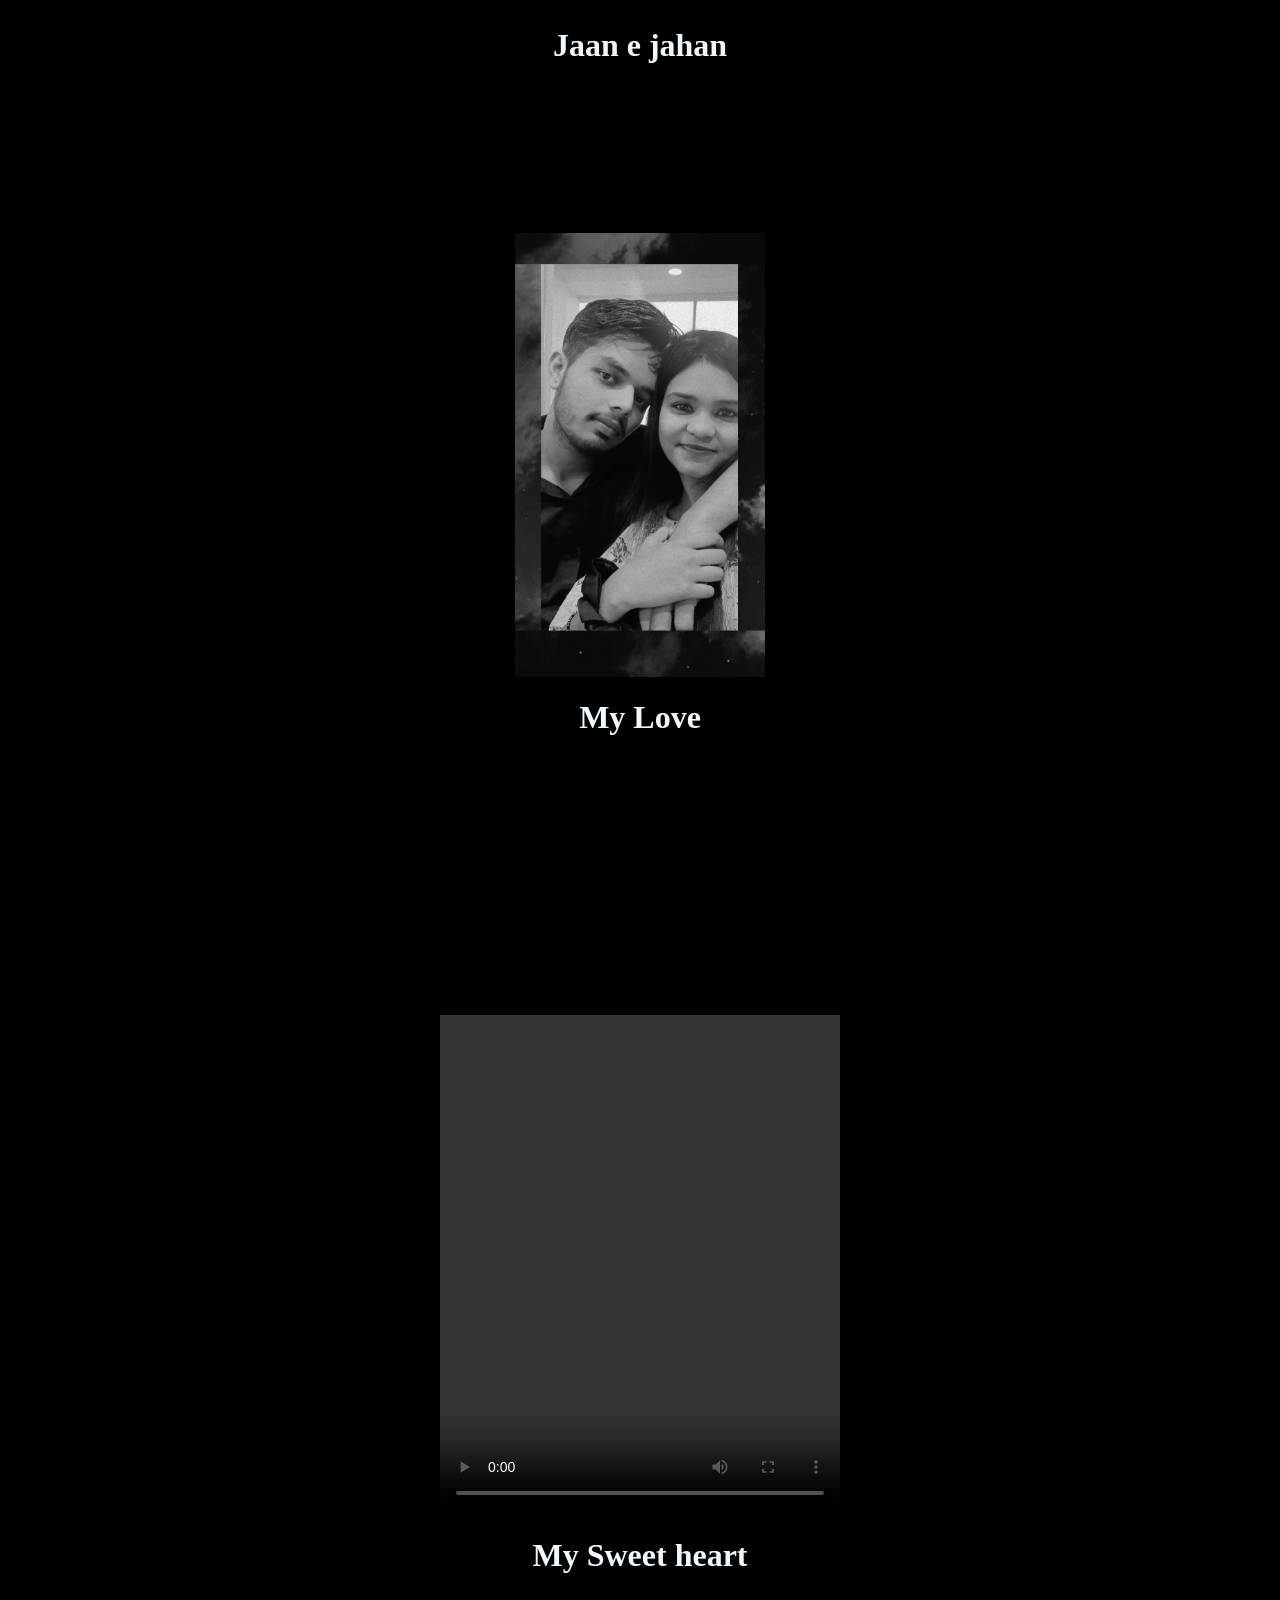
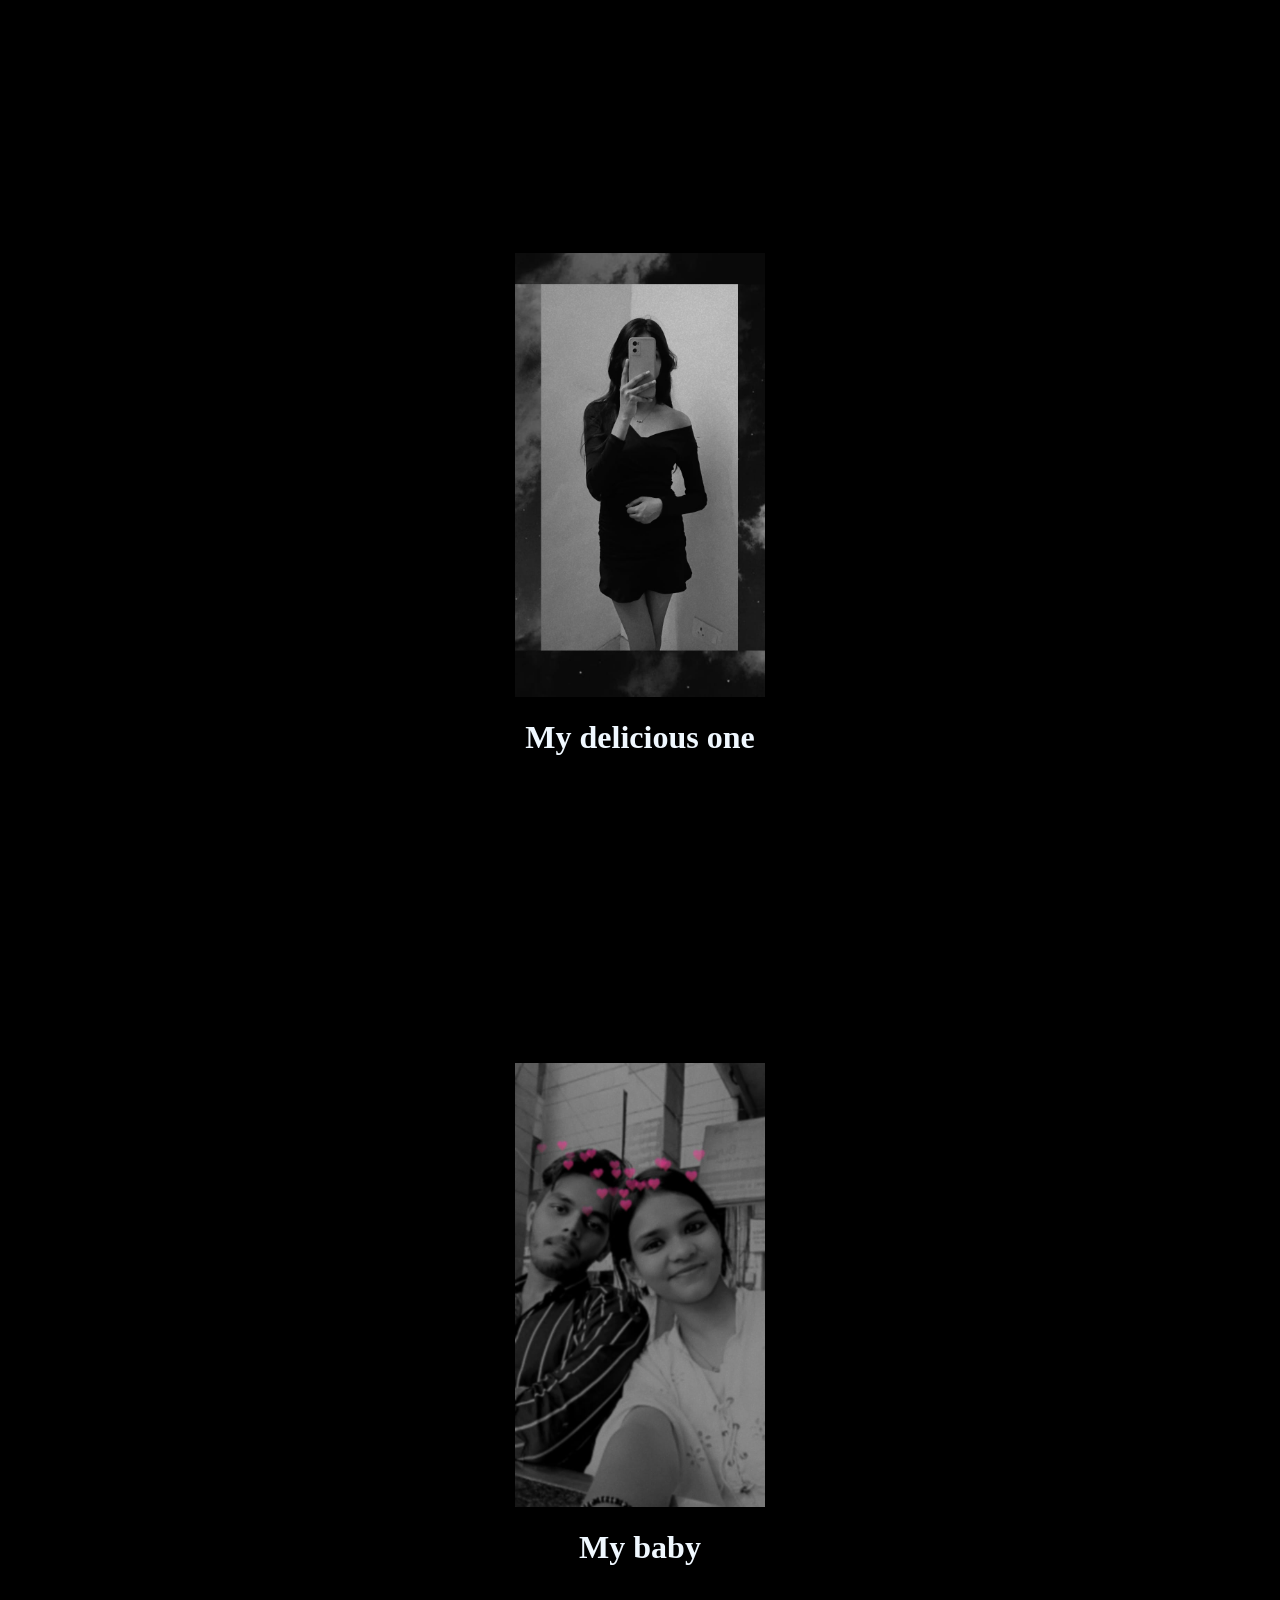
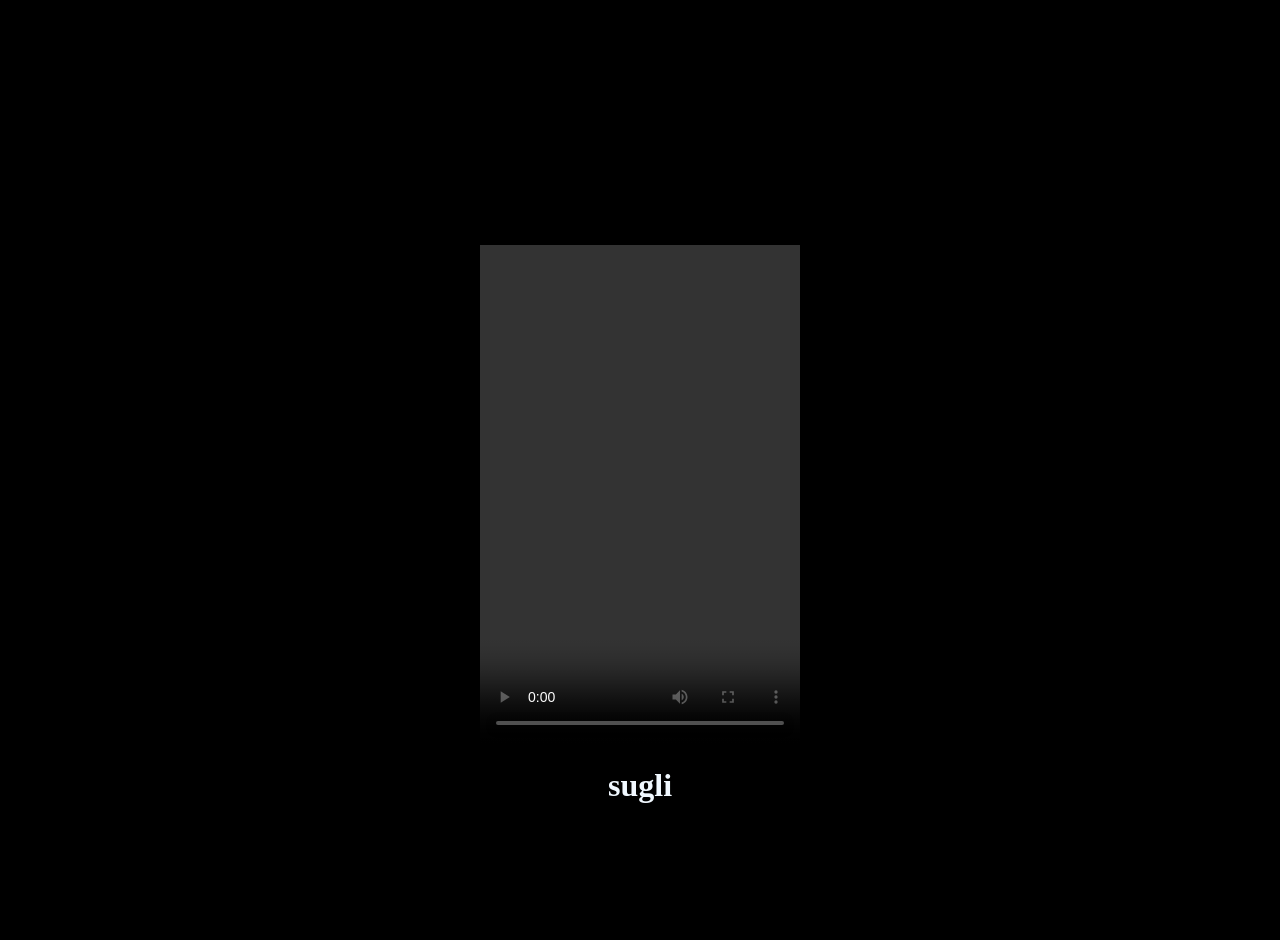
==== index.html @ a18dcf85 "Add files via upload fone" ====
<!DOCTYPE html>
<html lang="en">
<head>
    <meta charset="UTF-8">
    <meta name="viewport" content="width=device-width, initial-scale=1.0">
    <title>Document</title>
    <link rel="stylesheet" href="style.css">
</head>
<body>
   <div>
    <h1>Jaan e jahan</h1>
   </div>

   <div class="a">
    <img src="./WhatsApp Image 2024-03-23 at 14.25.56.jpeg" width="250vw" alt="">
    <h1>My Love</h1>
   </div>
   <div class="a">
    <video width="400" height="500" controls>
        <source src="./WhatsApp Video 2024-03-26 at 19.24.16.mp4" type="video/mp4">
      </video>
      <h1>My Sweet heart</h1>
   </div>
   <div class="a">
    <img src="./WhatsApp Image 2024-03-18 at 18.13.43.jpeg" width="250vw" alt="">
    <h1>My delicious one</h1>
   </div>
   <div class="a">
    <img src="./WhatsApp Image 2024-03-23 at 14.26.03.jpeg" width="250vw" alt="">
    <h1>My baby</h1>
   </div>
   <div class="a">
    <video width="320" height="500" controls>
        <source src="./WhatsApp Video 2024-05-21 at 13.52.31.mp4" type="video/mp4">
      </video>
<h1>sugli</h1>
   </div>
</body>
</html>
---- style.css ----
body{
   background-color: black;
   margin: 0;
   padding: 0;
}
div{
    height: 10vh;
    background-color:transparent;
color: aliceblue;
    display: flex;
    justify-content: center;
    align-items: center;
}

.a{

    height: 90vh;
    display: flex;
    flex-direction: column;
}
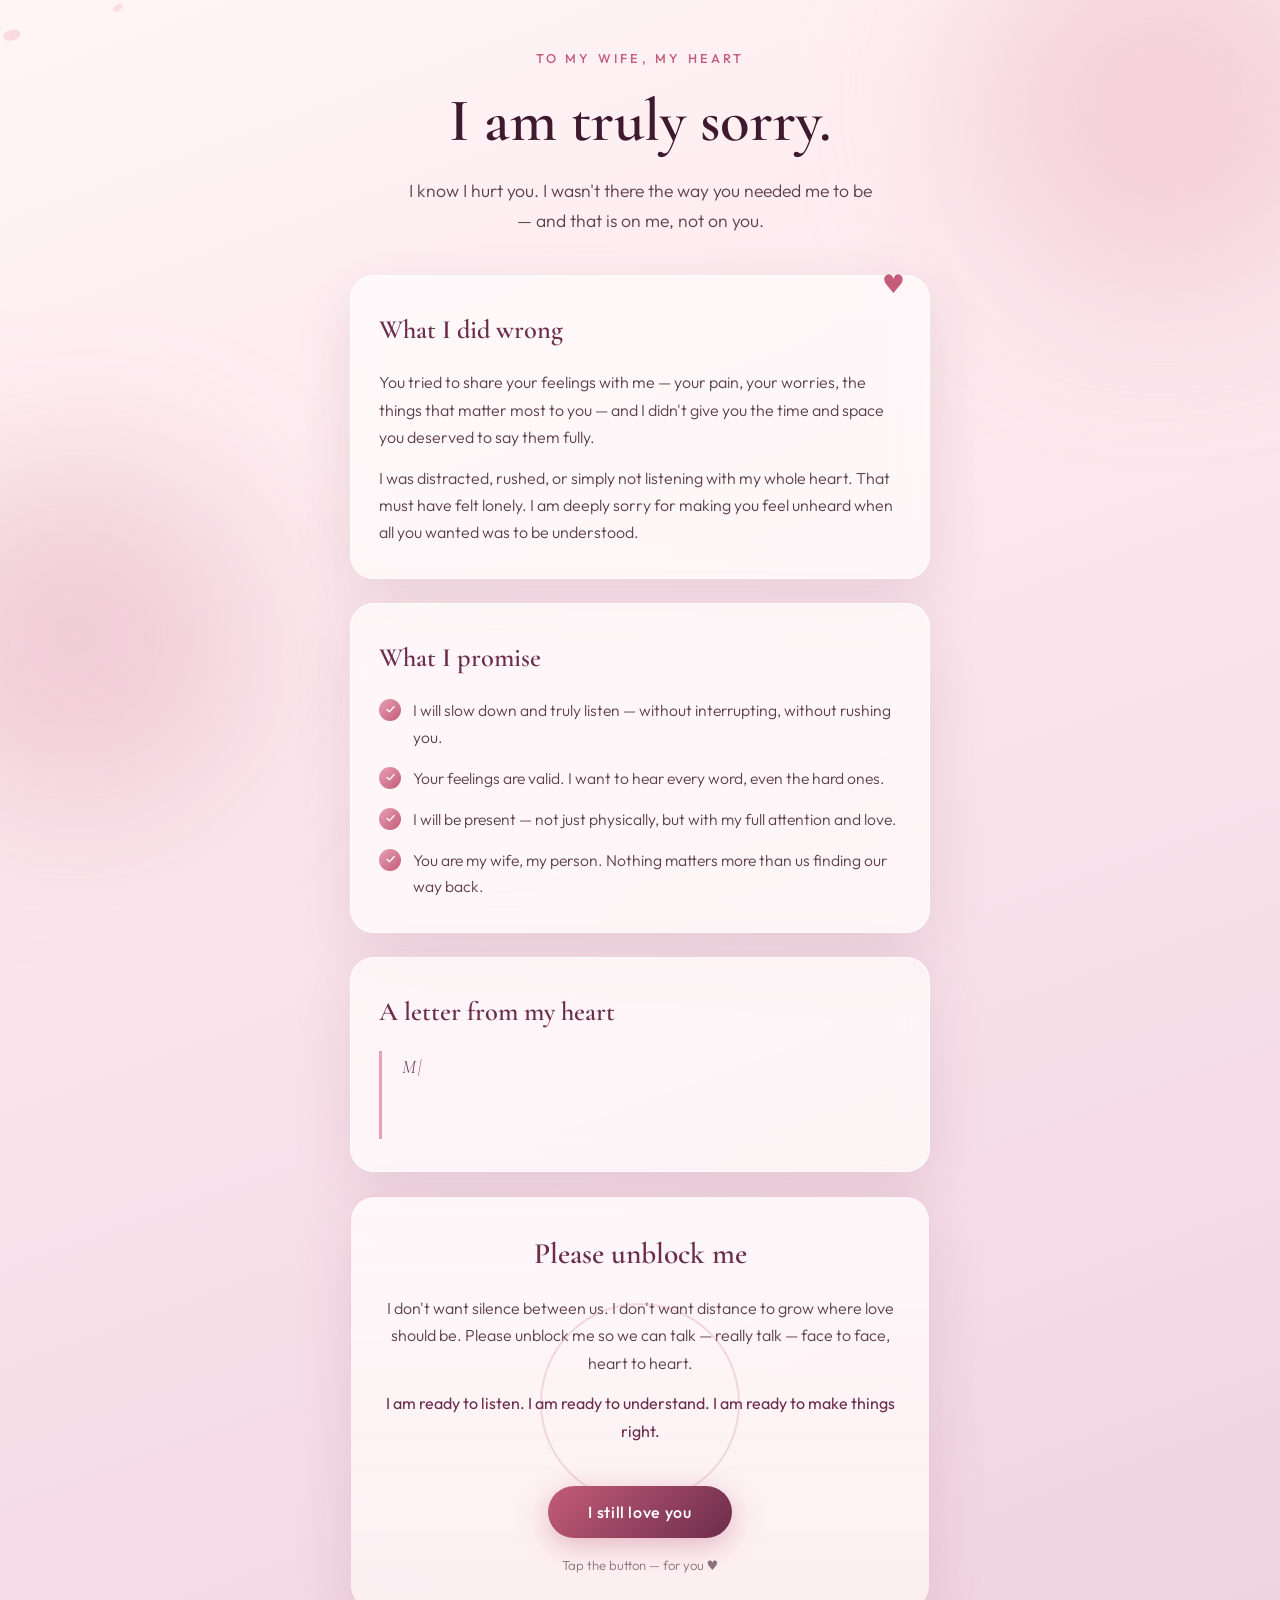
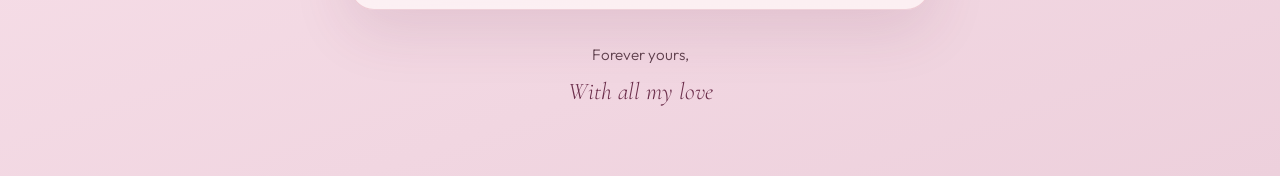
==== commit 6b496701: "res" ====
--- a/index.html
+++ b/index.html
@@ -1,40 +1,96 @@
-
-<!DOCTYPE html>
-<html lang="en">
-<head>
-    <meta charset="UTF-8">
-    <meta name="viewport" content="width=device-width, initial-scale=1.0">
-    <title>Document</title>
-    <link rel="stylesheet" href="style.css">
-</head>
-<body>
-   <div>
-    <h1>Jaan e jahan</h1>
-   </div>
-
-   <div class="a">
-    <img src="./WhatsApp Image 2024-03-23 at 14.25.56.jpeg" width="250vw" alt="">
-    <h1>My Love</h1>
-   </div>
-   <div class="a">
-    <video width="400" height="500" controls>
-        <source src="./WhatsApp Video 2024-03-26 at 19.24.16.mp4" type="video/mp4">
-      </video>
-      <h1>My Sweet heart</h1>
-   </div>
-   <div class="a">
-    <img src="./WhatsApp Image 2024-03-18 at 18.13.43.jpeg" width="250vw" alt="">
-    <h1>My delicious one</h1>
-   </div>
-   <div class="a">
-    <img src="./WhatsApp Image 2024-03-23 at 14.26.03.jpeg" width="250vw" alt="">
-    <h1>My baby</h1>
-   </div>
-   <div class="a">
-    <video width="320" height="500" controls>
-        <source src="./WhatsApp Video 2024-05-21 at 13.52.31.mp4" type="video/mp4">
-      </video>
-<h1>sugli</h1>
-   </div>
-</body>
-</html>+<!DOCTYPE html>
+<html lang="en">
+<head>
+  <meta charset="UTF-8" />
+  <meta name="viewport" content="width=device-width, initial-scale=1.0" />
+  <title>For You, My Love</title>
+  <link rel="preconnect" href="https://fonts.googleapis.com" />
+  <link rel="preconnect" href="https://fonts.gstatic.com" crossorigin />
+  <link href="https://fonts.googleapis.com/css2?family=Cormorant+Garamond:ital,wght@0,400;0,600;1,400&family=Outfit:wght@300;400;500&display=swap" rel="stylesheet" />
+  <link rel="stylesheet" href="style.css" />
+</head>
+<body>
+  <canvas id="petals" aria-hidden="true"></canvas>
+  <div class="glow glow-1" aria-hidden="true"></div>
+  <div class="glow glow-2" aria-hidden="true"></div>
+
+  <main class="page">
+    <header class="hero">
+      <p class="eyebrow">To my wife, my heart</p>
+      <h1>I am truly sorry.</h1>
+      <p class="lead">
+        I know I hurt you. I wasn't there the way you needed me to be —
+        and that is on me, not on you.
+      </p>
+    </header>
+
+    <section class="card apology-card">
+      <div class="card-icon" aria-hidden="true">♥</div>
+      <h2>What I did wrong</h2>
+      <p>
+        You tried to share your feelings with me — your pain, your worries,
+        the things that matter most to you — and I didn't give you the time
+        and space you deserved to say them fully.
+      </p>
+      <p>
+        I was distracted, rushed, or simply not listening with my whole heart.
+        That must have felt lonely. I am deeply sorry for making you feel
+        unheard when all you wanted was to be understood.
+      </p>
+    </section>
+
+    <section class="card promise-card">
+      <h2>What I promise</h2>
+      <ul class="promises">
+        <li>
+          <span class="check">✓</span>
+          I will slow down and truly listen — without interrupting, without rushing you.
+        </li>
+        <li>
+          <span class="check">✓</span>
+          Your feelings are valid. I want to hear every word, even the hard ones.
+        </li>
+        <li>
+          <span class="check">✓</span>
+          I will be present — not just physically, but with my full attention and love.
+        </li>
+        <li>
+          <span class="check">✓</span>
+          You are my wife, my person. Nothing matters more than us finding our way back.
+        </li>
+      </ul>
+    </section>
+
+    <section class="card letter-card">
+      <h2>A letter from my heart</h2>
+      <blockquote id="typewriter"></blockquote>
+    </section>
+
+    <section class="card unblock-card">
+      <div class="pulse-ring" aria-hidden="true"></div>
+      <h2>Please unblock me</h2>
+      <p>
+        I don't want silence between us. I don't want distance to grow where love should be.
+        Please unblock me so we can talk — really talk — face to face, heart to heart.
+      </p>
+      <p class="unblock-sub">
+        I am ready to listen. I am ready to understand. I am ready to make things right.
+      </p>
+      <button type="button" class="btn-heart" id="heartBtn" aria-label="Send love">
+        <span class="btn-text">I still love you</span>
+        <span class="btn-hearts" aria-hidden="true"></span>
+      </button>
+      <p class="tap-hint" id="tapHint">Tap the button — for you ♥</p>
+    </section>
+
+    <footer class="footer">
+      <p>Forever yours,</p>
+      <p class="signature">With all my love</p>
+    </footer>
+  </main>
+
+  <div class="toast" id="toast" role="status" aria-live="polite"></div>
+
+  <script src="script.js"></script>
+</body>
+</html>
--- a/style.css
+++ b/style.css
@@ -1,20 +1,380 @@
-body{
-   background-color: black;
-   margin: 0;
-   padding: 0;
-}
-div{
-    height: 10vh;
-    background-color:transparent;
-color: aliceblue;
-    display: flex;
-    justify-content: center;
-    align-items: center;
-}
-
-.a{
-
-    height: 90vh;
-    display: flex;
-    flex-direction: column;
-}
+*,
+*::before,
+*::after {
+  box-sizing: border-box;
+  margin: 0;
+  padding: 0;
+}
+
+:root {
+  --rose: #e8a0b4;
+  --rose-deep: #c45c7a;
+  --blush: #fdf2f4;
+  --wine: #6b2d4a;
+  --wine-dark: #3d1a2e;
+  --gold: #d4a574;
+  --text: #2a1520;
+  --text-soft: #5c3d4a;
+  --card-bg: rgba(255, 252, 253, 0.72);
+  --shadow: 0 20px 60px rgba(107, 45, 74, 0.12);
+  --radius: 24px;
+}
+
+html {
+  scroll-behavior: smooth;
+}
+
+body {
+  font-family: "Outfit", system-ui, sans-serif;
+  font-weight: 300;
+  color: var(--text);
+  background: linear-gradient(160deg, #fff5f7 0%, #fce8ee 35%, #f5dce6 70%, #edd0dc 100%);
+  min-height: 100vh;
+  overflow-x: hidden;
+  line-height: 1.7;
+}
+
+#petals {
+  position: fixed;
+  inset: 0;
+  width: 100%;
+  height: 100%;
+  pointer-events: none;
+  z-index: 0;
+}
+
+.glow {
+  position: fixed;
+  border-radius: 50%;
+  filter: blur(80px);
+  pointer-events: none;
+  z-index: 0;
+}
+
+.glow-1 {
+  width: 400px;
+  height: 400px;
+  background: rgba(232, 160, 180, 0.35);
+  top: -100px;
+  right: -80px;
+  animation: drift 12s ease-in-out infinite alternate;
+}
+
+.glow-2 {
+  width: 350px;
+  height: 350px;
+  background: rgba(196, 92, 122, 0.2);
+  bottom: 10%;
+  left: -100px;
+  animation: drift 15s ease-in-out infinite alternate-reverse;
+}
+
+@keyframes drift {
+  from { transform: translate(0, 0) scale(1); }
+  to   { transform: translate(30px, 20px) scale(1.08); }
+}
+
+.page {
+  position: relative;
+  z-index: 1;
+  max-width: 620px;
+  margin: 0 auto;
+  padding: 3rem 1.25rem 4rem;
+}
+
+/* Hero */
+.hero {
+  text-align: center;
+  margin-bottom: 2.5rem;
+  animation: fadeUp 1s ease both;
+}
+
+.eyebrow {
+  font-size: 0.8rem;
+  letter-spacing: 0.25em;
+  text-transform: uppercase;
+  color: var(--rose-deep);
+  margin-bottom: 1rem;
+  font-weight: 500;
+}
+
+.hero h1 {
+  font-family: "Cormorant Garamond", Georgia, serif;
+  font-size: clamp(2.6rem, 8vw, 3.8rem);
+  font-weight: 600;
+  color: var(--wine-dark);
+  line-height: 1.15;
+  margin-bottom: 1.25rem;
+}
+
+.lead {
+  font-size: 1.1rem;
+  color: var(--text-soft);
+  max-width: 480px;
+  margin: 0 auto;
+}
+
+/* Cards */
+.card {
+  background: var(--card-bg);
+  backdrop-filter: blur(16px);
+  -webkit-backdrop-filter: blur(16px);
+  border: 1px solid rgba(255, 255, 255, 0.8);
+  border-radius: var(--radius);
+  padding: 2rem 1.75rem;
+  margin-bottom: 1.5rem;
+  box-shadow: var(--shadow);
+  opacity: 0;
+  transform: translateY(28px);
+  transition: opacity 0.7s ease, transform 0.7s ease;
+}
+
+.card.visible {
+  opacity: 1;
+  transform: translateY(0);
+}
+
+.card h2 {
+  font-family: "Cormorant Garamond", Georgia, serif;
+  font-size: 1.65rem;
+  font-weight: 600;
+  color: var(--wine);
+  margin-bottom: 1rem;
+}
+
+.card p {
+  color: var(--text-soft);
+  margin-bottom: 0.85rem;
+}
+
+.card p:last-child {
+  margin-bottom: 0;
+}
+
+.apology-card {
+  position: relative;
+}
+
+.card-icon {
+  position: absolute;
+  top: -14px;
+  right: 1.5rem;
+  font-size: 1.6rem;
+  color: var(--rose-deep);
+  animation: heartbeat 2s ease-in-out infinite;
+}
+
+@keyframes heartbeat {
+  0%, 100% { transform: scale(1); }
+  15%       { transform: scale(1.15); }
+  30%       { transform: scale(1); }
+  45%       { transform: scale(1.1); }
+}
+
+/* Promises */
+.promises {
+  list-style: none;
+}
+
+.promises li {
+  display: flex;
+  gap: 0.75rem;
+  align-items: flex-start;
+  margin-bottom: 0.9rem;
+  color: var(--text-soft);
+  font-size: 0.98rem;
+}
+
+.promises li:last-child {
+  margin-bottom: 0;
+}
+
+.check {
+  flex-shrink: 0;
+  width: 22px;
+  height: 22px;
+  background: linear-gradient(135deg, var(--rose), var(--rose-deep));
+  color: white;
+  border-radius: 50%;
+  display: flex;
+  align-items: center;
+  justify-content: center;
+  font-size: 0.7rem;
+  font-weight: 600;
+  margin-top: 2px;
+}
+
+/* Letter */
+.letter-card blockquote {
+  font-family: "Cormorant Garamond", Georgia, serif;
+  font-size: 1.2rem;
+  font-style: italic;
+  color: var(--wine);
+  border-left: 3px solid var(--rose);
+  padding-left: 1.25rem;
+  min-height: 5.5rem;
+}
+
+.letter-card blockquote::after {
+  content: "|";
+  animation: blink 0.8s step-end infinite;
+  color: var(--rose-deep);
+  margin-left: 2px;
+}
+
+.letter-card.done blockquote::after {
+  display: none;
+}
+
+@keyframes blink {
+  50% { opacity: 0; }
+}
+
+/* Unblock section */
+.unblock-card {
+  text-align: center;
+  position: relative;
+  overflow: hidden;
+  border: 1px solid rgba(196, 92, 122, 0.25);
+  background: linear-gradient(180deg, rgba(255, 252, 253, 0.85) 0%, rgba(253, 242, 244, 0.9) 100%);
+}
+
+.pulse-ring {
+  position: absolute;
+  top: 50%;
+  left: 50%;
+  width: 200px;
+  height: 200px;
+  border: 2px solid rgba(196, 92, 122, 0.2);
+  border-radius: 50%;
+  transform: translate(-50%, -50%);
+  animation: pulse 3s ease-out infinite;
+  pointer-events: none;
+}
+
+@keyframes pulse {
+  0%   { transform: translate(-50%, -50%) scale(0.6); opacity: 0.8; }
+  100% { transform: translate(-50%, -50%) scale(2.2); opacity: 0; }
+}
+
+.unblock-card h2 {
+  font-size: 1.85rem;
+  margin-bottom: 1rem;
+}
+
+.unblock-sub {
+  font-weight: 400;
+  color: var(--wine) !important;
+  margin-top: 0.5rem !important;
+}
+
+.btn-heart {
+  position: relative;
+  margin-top: 1.75rem;
+  padding: 1rem 2.5rem;
+  font-family: "Outfit", sans-serif;
+  font-size: 1rem;
+  font-weight: 500;
+  letter-spacing: 0.04em;
+  color: white;
+  background: linear-gradient(135deg, var(--rose-deep) 0%, var(--wine) 100%);
+  border: none;
+  border-radius: 50px;
+  cursor: pointer;
+  overflow: hidden;
+  box-shadow: 0 8px 30px rgba(196, 92, 122, 0.4);
+  transition: transform 0.25s ease, box-shadow 0.25s ease;
+}
+
+.btn-heart:hover {
+  transform: translateY(-2px) scale(1.03);
+  box-shadow: 0 12px 40px rgba(196, 92, 122, 0.5);
+}
+
+.btn-heart:active {
+  transform: scale(0.97);
+}
+
+.btn-hearts {
+  position: absolute;
+  inset: 0;
+  pointer-events: none;
+}
+
+.floating-heart {
+  position: absolute;
+  font-size: 1.2rem;
+  color: var(--rose);
+  animation: floatUp 1.4s ease-out forwards;
+  pointer-events: none;
+}
+
+@keyframes floatUp {
+  0%   { opacity: 1; transform: translateY(0) scale(1); }
+  100% { opacity: 0; transform: translateY(-80px) scale(1.4); }
+}
+
+.tap-hint {
+  margin-top: 1rem !important;
+  font-size: 0.82rem;
+  color: var(--rose-deep);
+  opacity: 0.7;
+}
+
+/* Footer */
+.footer {
+  text-align: center;
+  margin-top: 2rem;
+  animation: fadeUp 1s 0.5s ease both;
+}
+
+.footer p {
+  color: var(--text-soft);
+  font-size: 0.95rem;
+}
+
+.signature {
+  font-family: "Cormorant Garamond", Georgia, serif;
+  font-size: 1.5rem !important;
+  font-style: italic;
+  color: var(--wine) !important;
+  margin-top: 0.25rem;
+}
+
+/* Toast */
+.toast {
+  position: fixed;
+  bottom: 2rem;
+  left: 50%;
+  transform: translateX(-50%) translateY(80px);
+  background: var(--wine-dark);
+  color: white;
+  padding: 0.85rem 1.5rem;
+  border-radius: 50px;
+  font-size: 0.9rem;
+  opacity: 0;
+  transition: transform 0.4s ease, opacity 0.4s ease;
+  z-index: 100;
+  pointer-events: none;
+  white-space: nowrap;
+}
+
+.toast.show {
+  transform: translateX(-50%) translateY(0);
+  opacity: 1;
+}
+
+@keyframes fadeUp {
+  from { opacity: 0; transform: translateY(20px); }
+  to   { opacity: 1; transform: translateY(0); }
+}
+
+@media (max-width: 480px) {
+  .page {
+    padding: 2rem 1rem 3rem;
+  }
+
+  .card {
+    padding: 1.5rem 1.25rem;
+  }
+}
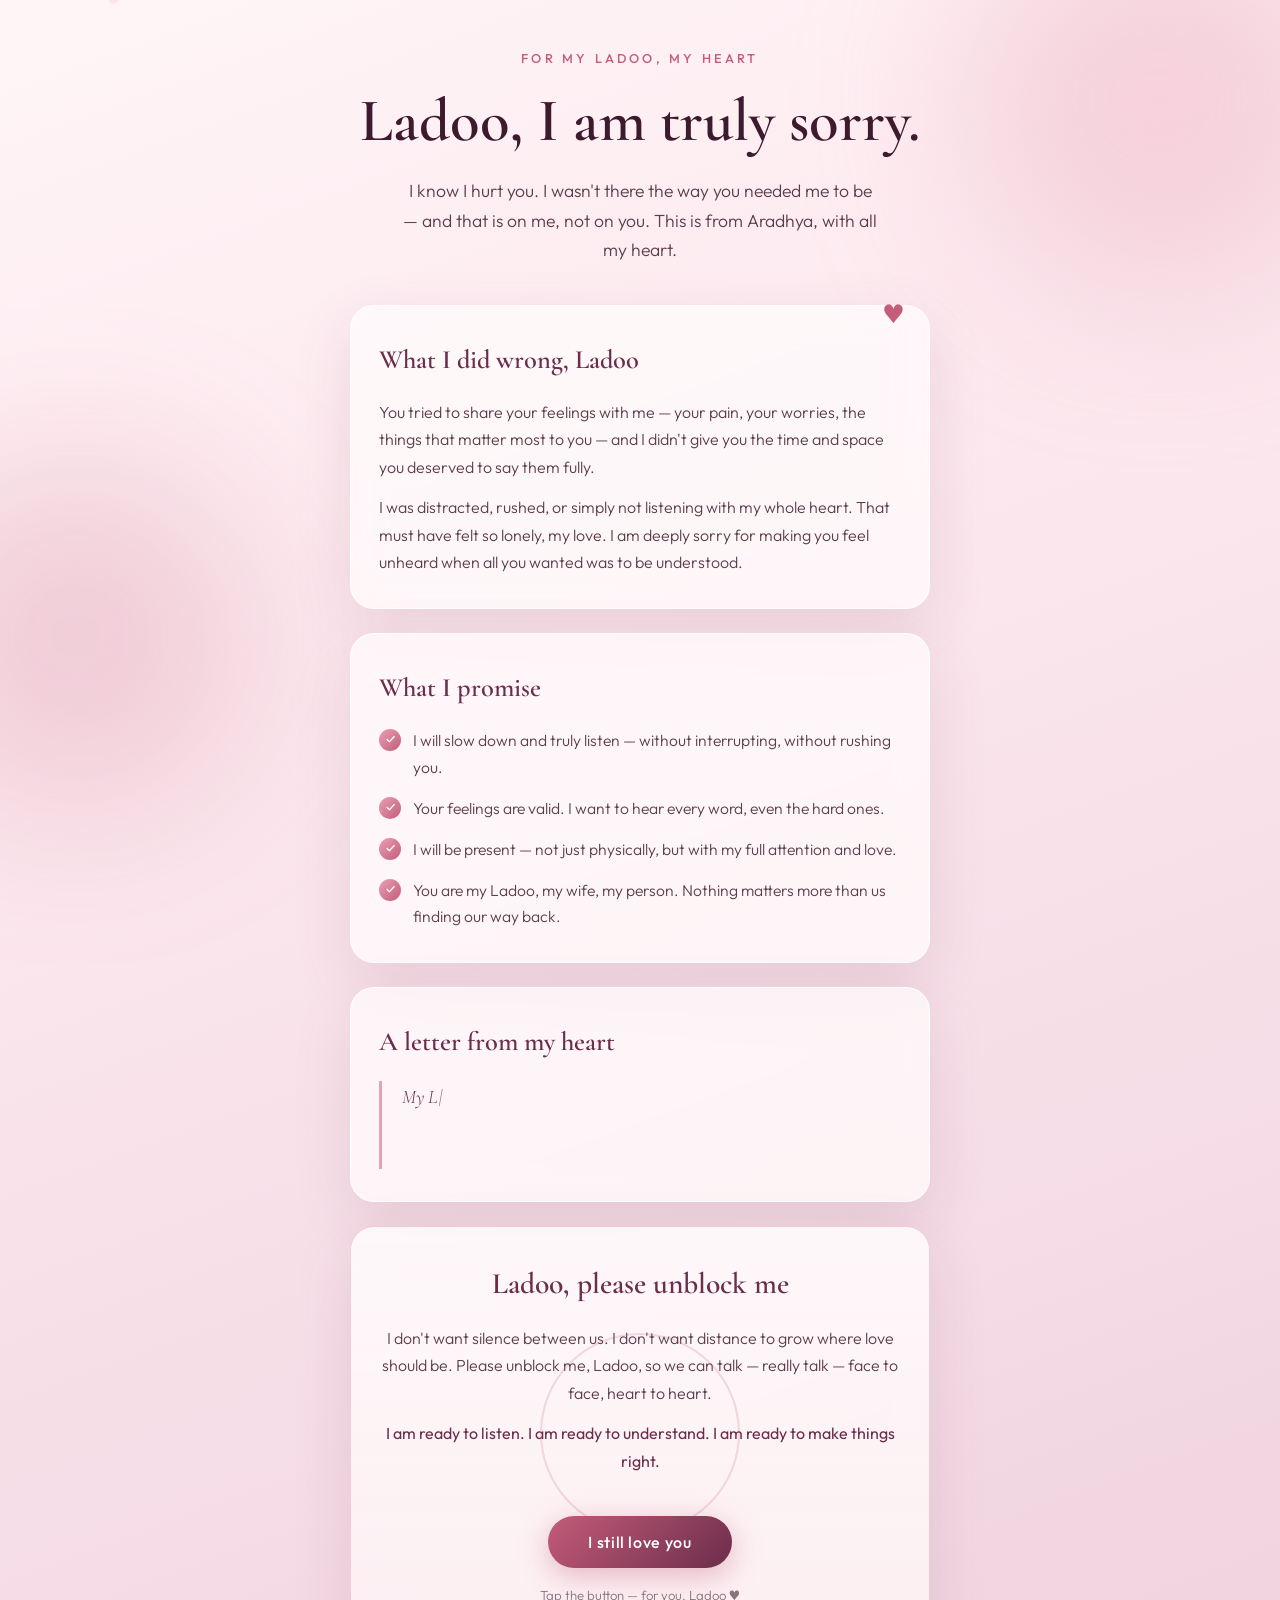
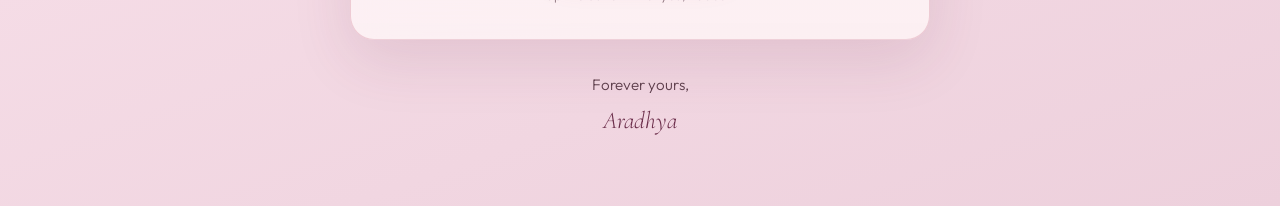
==== commit 63ca2391: "res" ====
--- a/index.html
+++ b/index.html
@@ -3,7 +3,7 @@
 <head>
   <meta charset="UTF-8" />
   <meta name="viewport" content="width=device-width, initial-scale=1.0" />
-  <title>For You, My Love</title>
+  <title>For You, Ladoo</title>
   <link rel="preconnect" href="https://fonts.googleapis.com" />
   <link rel="preconnect" href="https://fonts.gstatic.com" crossorigin />
   <link href="https://fonts.googleapis.com/css2?family=Cormorant+Garamond:ital,wght@0,400;0,600;1,400&family=Outfit:wght@300;400;500&display=swap" rel="stylesheet" />
@@ -16,17 +16,17 @@
 
   <main class="page">
     <header class="hero">
-      <p class="eyebrow">To my wife, my heart</p>
-      <h1>I am truly sorry.</h1>
+      <p class="eyebrow">For my Ladoo, my heart</p>
+      <h1>Ladoo, I am truly sorry.</h1>
       <p class="lead">
         I know I hurt you. I wasn't there the way you needed me to be —
-        and that is on me, not on you.
+        and that is on me, not on you. This is from Aradhya, with all my heart.
       </p>
     </header>
 
     <section class="card apology-card">
       <div class="card-icon" aria-hidden="true">♥</div>
-      <h2>What I did wrong</h2>
+      <h2>What I did wrong, Ladoo</h2>
       <p>
         You tried to share your feelings with me — your pain, your worries,
         the things that matter most to you — and I didn't give you the time
@@ -34,8 +34,8 @@
       </p>
       <p>
         I was distracted, rushed, or simply not listening with my whole heart.
-        That must have felt lonely. I am deeply sorry for making you feel
-        unheard when all you wanted was to be understood.
+        That must have felt so lonely, my love. I am deeply sorry for making you
+        feel unheard when all you wanted was to be understood.
       </p>
     </section>
 
@@ -56,7 +56,7 @@
         </li>
         <li>
           <span class="check">✓</span>
-          You are my wife, my person. Nothing matters more than us finding our way back.
+          You are my Ladoo, my wife, my person. Nothing matters more than us finding our way back.
         </li>
       </ul>
     </section>
@@ -68,10 +68,10 @@
 
     <section class="card unblock-card">
       <div class="pulse-ring" aria-hidden="true"></div>
-      <h2>Please unblock me</h2>
+      <h2>Ladoo, please unblock me</h2>
       <p>
         I don't want silence between us. I don't want distance to grow where love should be.
-        Please unblock me so we can talk — really talk — face to face, heart to heart.
+        Please unblock me, Ladoo, so we can talk — really talk — face to face, heart to heart.
       </p>
       <p class="unblock-sub">
         I am ready to listen. I am ready to understand. I am ready to make things right.
@@ -80,12 +80,12 @@
         <span class="btn-text">I still love you</span>
         <span class="btn-hearts" aria-hidden="true"></span>
       </button>
-      <p class="tap-hint" id="tapHint">Tap the button — for you ♥</p>
+      <p class="tap-hint" id="tapHint">Tap the button — for you, Ladoo ♥</p>
     </section>
 
     <footer class="footer">
       <p>Forever yours,</p>
-      <p class="signature">With all my love</p>
+      <p class="signature">Aradhya</p>
     </footer>
   </main>
 
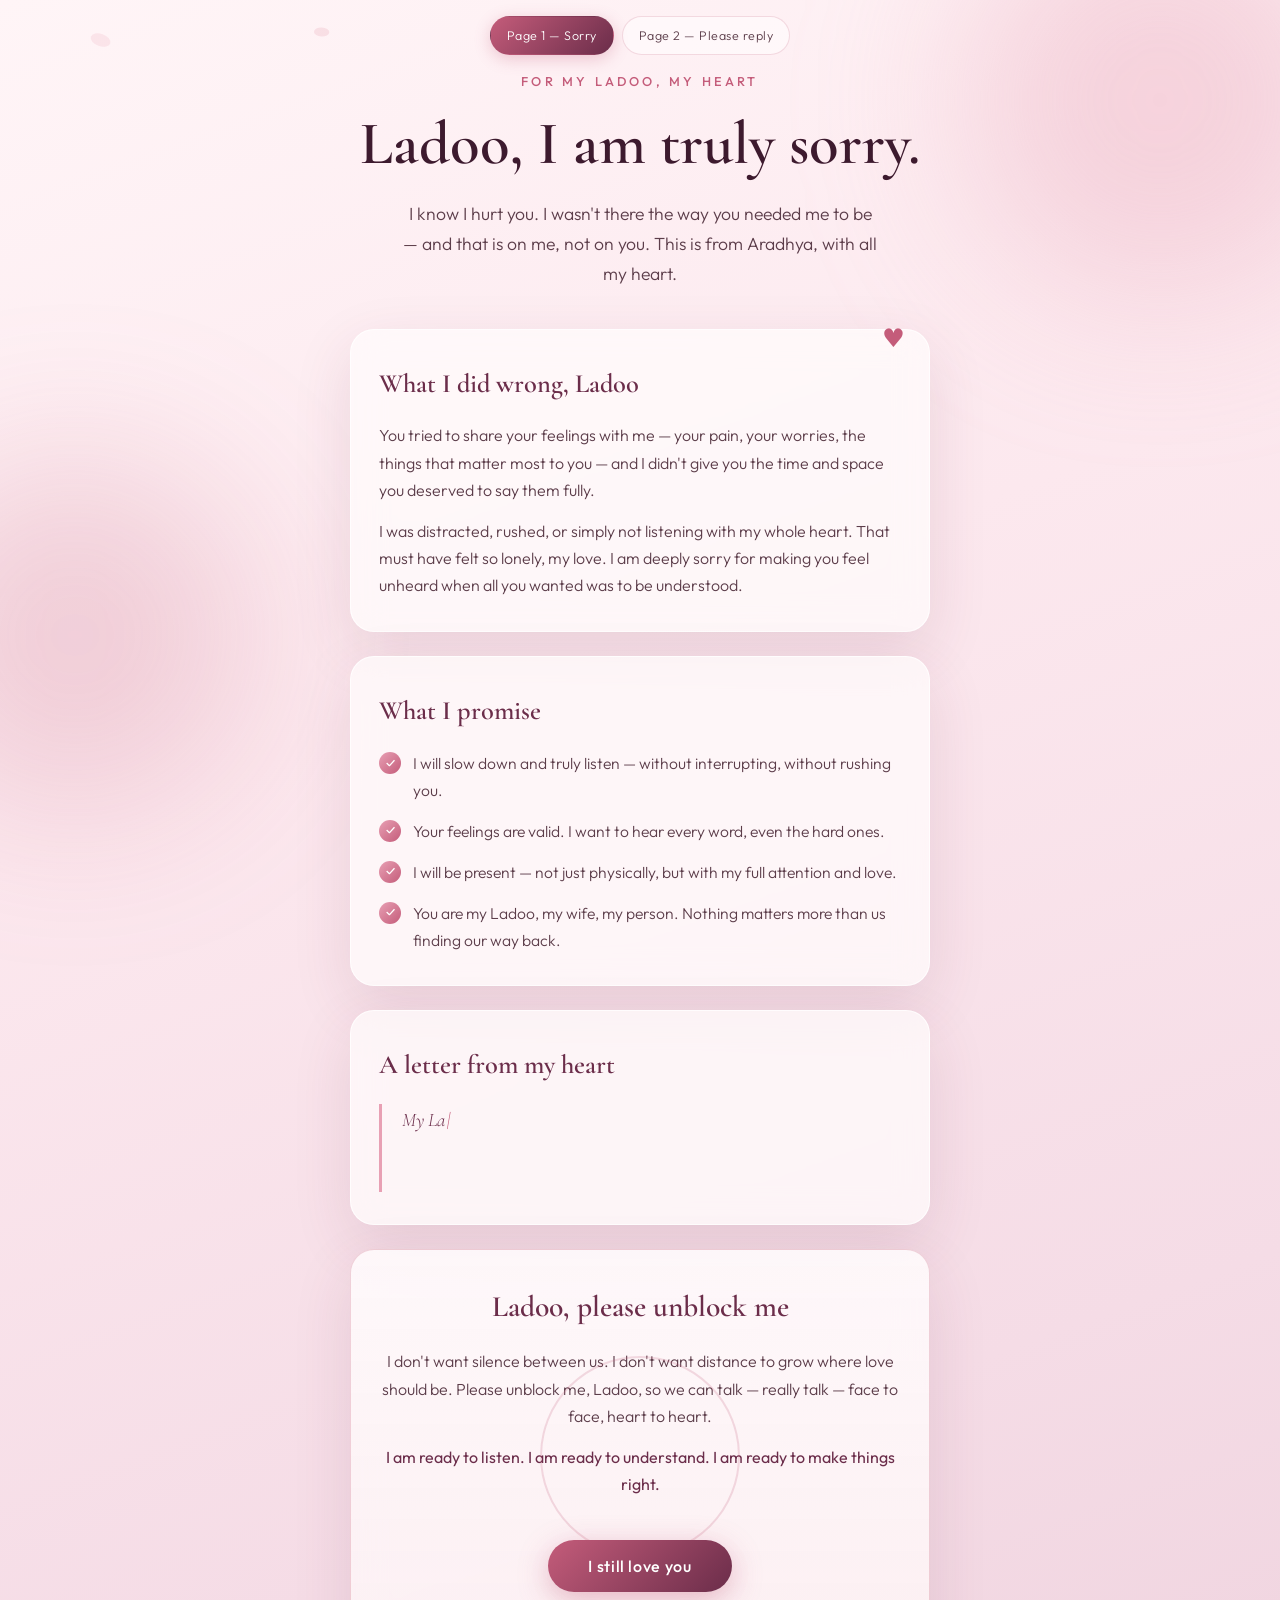
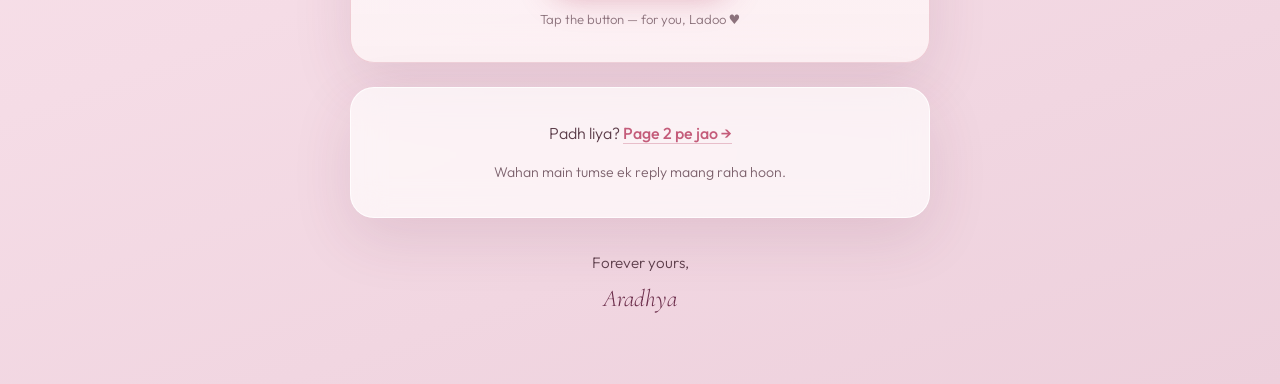
==== commit 9b1eee78: "Split into two pages: apology and follow-up" ====
--- a/index.html
+++ b/index.html
@@ -9,10 +9,15 @@
   <link href="https://fonts.googleapis.com/css2?family=Cormorant+Garamond:ital,wght@0,400;0,600;1,400&family=Outfit:wght@300;400;500&display=swap" rel="stylesheet" />
   <link rel="stylesheet" href="style.css" />
 </head>
-<body>
+<body data-page="apology">
   <canvas id="petals" aria-hidden="true"></canvas>
   <div class="glow glow-1" aria-hidden="true"></div>
   <div class="glow glow-2" aria-hidden="true"></div>
+
+  <nav class="page-nav">
+    <a href="index.html" class="nav-link active">Page 1 — Sorry</a>
+    <a href="followup.html" class="nav-link">Page 2 — Please reply</a>
+  </nav>
 
   <main class="page">
     <header class="hero">
@@ -80,7 +85,12 @@
         <span class="btn-text">I still love you</span>
         <span class="btn-hearts" aria-hidden="true"></span>
       </button>
-      <p class="tap-hint" id="tapHint">Tap the button — for you, Ladoo ♥</p>
+      <p class="tap-hint">Tap the button — for you, Ladoo ♥</p>
+    </section>
+
+    <section class="card nav-card">
+      <p>Padh liya? <a href="followup.html" class="inline-link">Page 2 pe jao →</a></p>
+      <p class="nav-card-sub">Wahan main tumse ek reply maang raha hoon.</p>
     </section>
 
     <footer class="footer">
--- a/style.css
+++ b/style.css
@@ -79,7 +79,76 @@
   z-index: 1;
   max-width: 620px;
   margin: 0 auto;
-  padding: 3rem 1.25rem 4rem;
+  padding: 1rem 1.25rem 4rem;
+}
+
+/* Page navigation */
+.page-nav {
+  position: relative;
+  z-index: 2;
+  display: flex;
+  justify-content: center;
+  gap: 0.5rem;
+  flex-wrap: wrap;
+  padding: 1rem 1.25rem 0;
+  max-width: 620px;
+  margin: 0 auto;
+}
+
+.nav-link {
+  font-size: 0.78rem;
+  letter-spacing: 0.04em;
+  text-decoration: none;
+  color: var(--text-soft);
+  padding: 0.5rem 1rem;
+  border-radius: 50px;
+  border: 1px solid rgba(196, 92, 122, 0.2);
+  background: rgba(255, 255, 255, 0.5);
+  transition: all 0.25s ease;
+}
+
+.nav-link:hover {
+  color: var(--wine);
+  border-color: rgba(196, 92, 122, 0.4);
+  background: rgba(255, 255, 255, 0.85);
+}
+
+.nav-link.active {
+  color: white;
+  background: linear-gradient(135deg, var(--rose-deep), var(--wine));
+  border-color: transparent;
+  box-shadow: 0 4px 16px rgba(196, 92, 122, 0.3);
+}
+
+.inline-link {
+  color: var(--rose-deep);
+  font-weight: 500;
+  text-decoration: none;
+  border-bottom: 1px solid rgba(196, 92, 122, 0.35);
+  transition: color 0.2s ease, border-color 0.2s ease;
+}
+
+.inline-link:hover {
+  color: var(--wine);
+  border-bottom-color: var(--wine);
+}
+
+.nav-card {
+  text-align: center;
+  background: rgba(255, 255, 255, 0.55);
+}
+
+.nav-card p {
+  margin-bottom: 0.35rem;
+}
+
+.nav-card-sub {
+  font-size: 0.88rem;
+  opacity: 0.8;
+}
+
+.recap-card {
+  text-align: center;
 }
 
 /* Hero */
@@ -228,6 +297,27 @@
 
 @keyframes blink {
   50% { opacity: 0; }
+}
+
+/* Follow-up card */
+.followup-card {
+  border: 1px solid rgba(196, 92, 122, 0.35);
+  background: linear-gradient(160deg, rgba(255, 248, 250, 0.95) 0%, rgba(253, 235, 240, 0.88) 100%);
+}
+
+.followup-highlight {
+  font-family: "Cormorant Garamond", Georgia, serif;
+  font-size: 1.15rem;
+  font-style: italic;
+  color: var(--wine) !important;
+  margin-top: 0.5rem !important;
+  padding-top: 0.75rem;
+  border-top: 1px dashed rgba(196, 92, 122, 0.25);
+}
+
+.followup-card strong {
+  color: var(--wine);
+  font-weight: 500;
 }
 
 /* Unblock section */
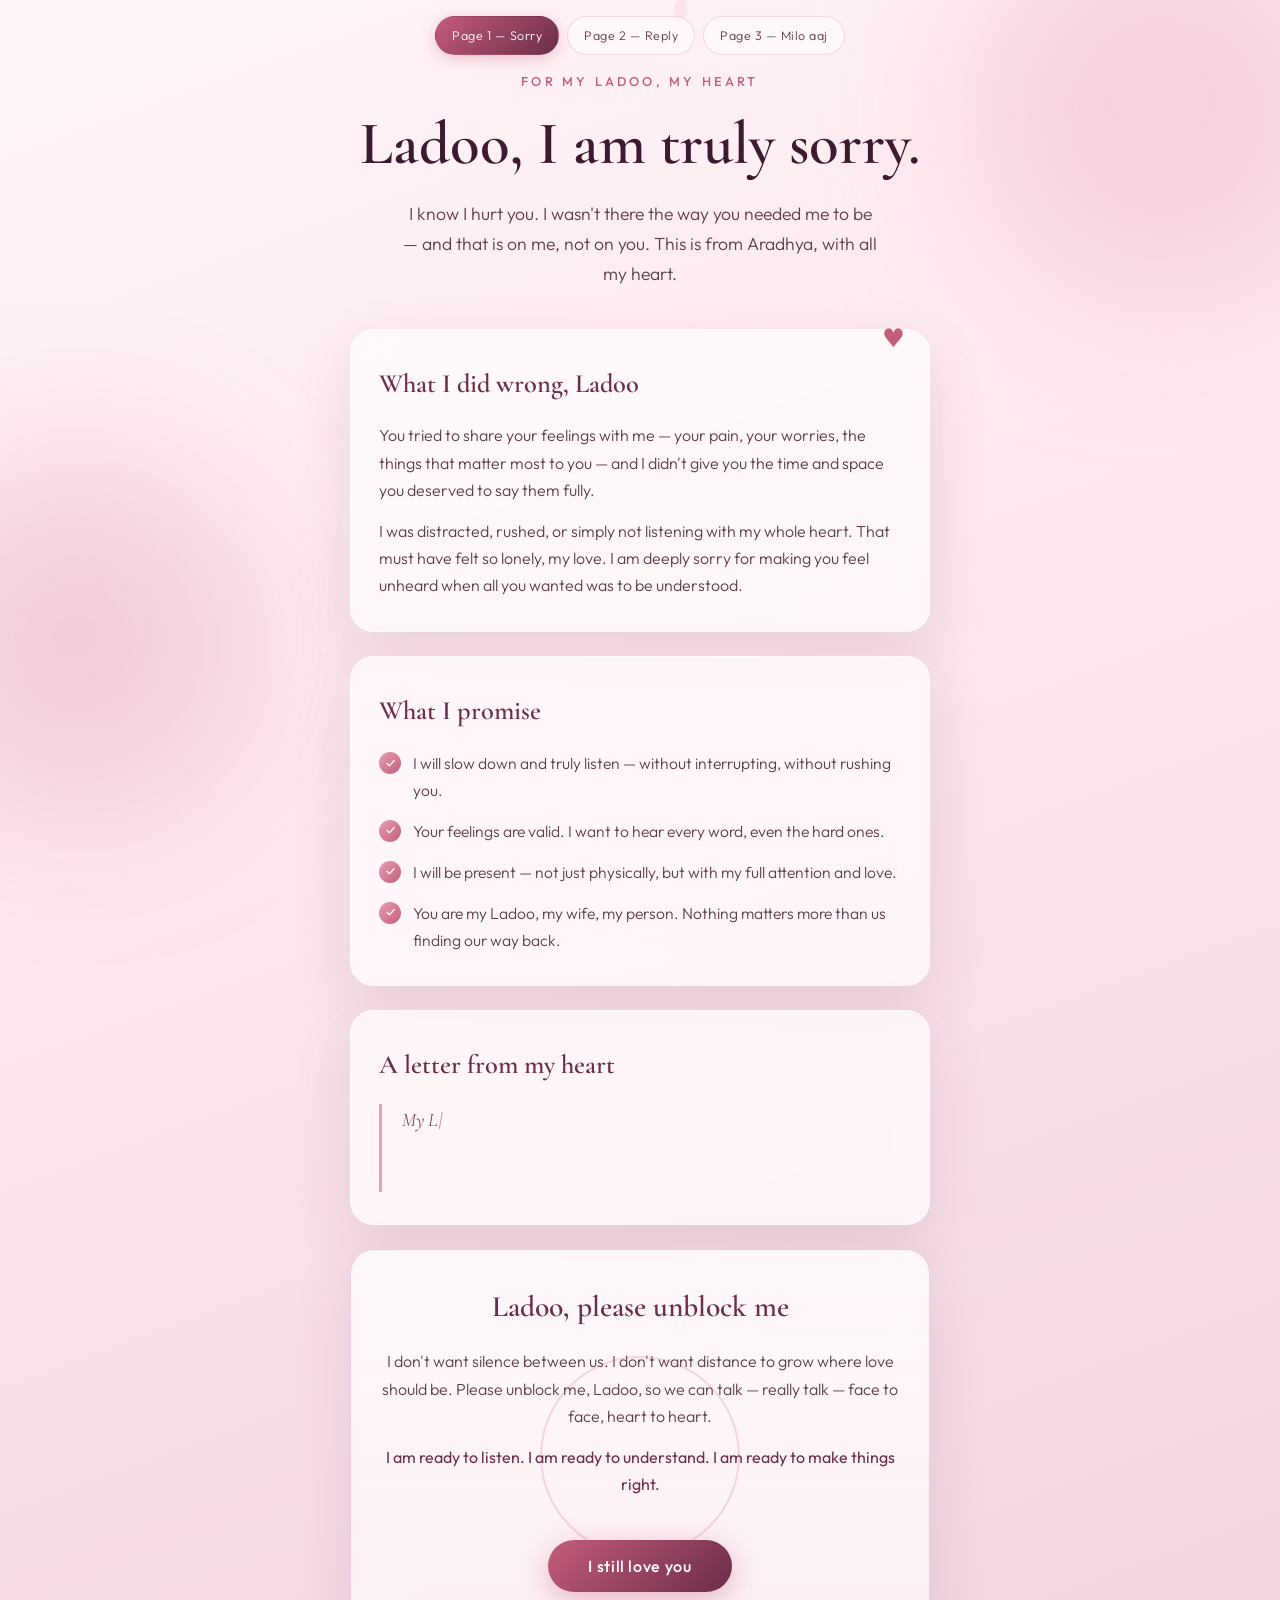
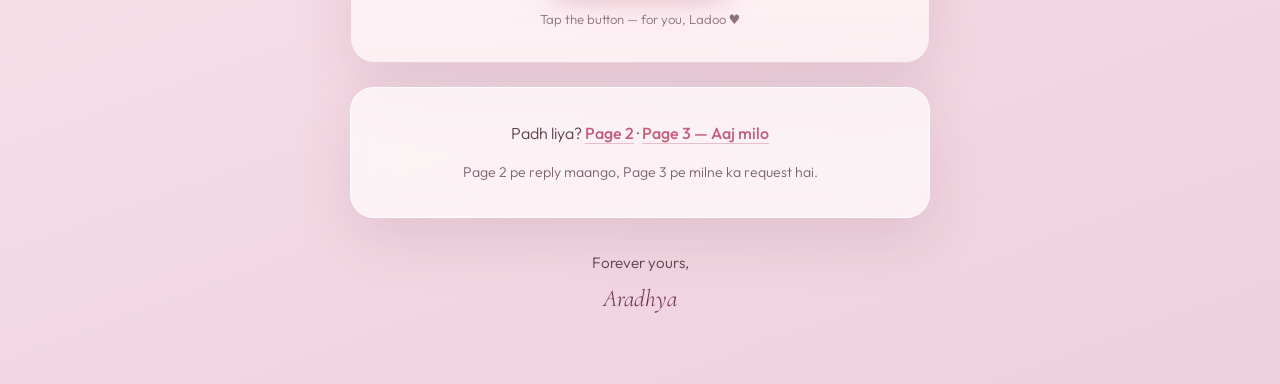
==== commit 4f5a0164: "Add page 3 - meet today request for Ladoo" ====
--- a/index.html
+++ b/index.html
@@ -16,7 +16,8 @@
 
   <nav class="page-nav">
     <a href="index.html" class="nav-link active">Page 1 — Sorry</a>
-    <a href="followup.html" class="nav-link">Page 2 — Please reply</a>
+    <a href="followup.html" class="nav-link">Page 2 — Reply</a>
+    <a href="meet.html" class="nav-link">Page 3 — Milo aaj</a>
   </nav>
 
   <main class="page">
@@ -89,8 +90,8 @@
     </section>
 
     <section class="card nav-card">
-      <p>Padh liya? <a href="followup.html" class="inline-link">Page 2 pe jao →</a></p>
-      <p class="nav-card-sub">Wahan main tumse ek reply maang raha hoon.</p>
+      <p>Padh liya? <a href="followup.html" class="inline-link">Page 2</a> · <a href="meet.html" class="inline-link">Page 3 — Aaj milo</a></p>
+      <p class="nav-card-sub">Page 2 pe reply maango, Page 3 pe milne ka request hai.</p>
     </section>
 
     <footer class="footer">
--- a/style.css
+++ b/style.css
@@ -149,6 +149,43 @@
 
 .recap-card {
   text-align: center;
+}
+
+.today-badge {
+  display: inline-block;
+  font-size: 0.72rem;
+  letter-spacing: 0.2em;
+  text-transform: uppercase;
+  color: white;
+  background: linear-gradient(135deg, var(--rose-deep), var(--wine));
+  padding: 0.35rem 1rem;
+  border-radius: 50px;
+  margin-bottom: 1rem;
+  box-shadow: 0 4px 14px rgba(196, 92, 122, 0.35);
+  animation: fadeUp 1s ease both;
+}
+
+.meet-card {
+  border: 1px solid rgba(196, 92, 122, 0.4);
+  background: linear-gradient(160deg, rgba(255, 248, 250, 0.98) 0%, rgba(253, 230, 236, 0.9) 100%);
+  text-align: center;
+}
+
+.meet-highlight {
+  font-family: "Cormorant Garamond", Georgia, serif;
+  font-size: 1.3rem;
+  font-weight: 600;
+  font-style: italic;
+  color: var(--wine) !important;
+  margin-top: 0.75rem !important;
+}
+
+.meet-cta-card {
+  text-align: center;
+  position: relative;
+  overflow: hidden;
+  border: 1px solid rgba(196, 92, 122, 0.35);
+  background: linear-gradient(180deg, rgba(255, 252, 253, 0.9) 0%, rgba(253, 235, 242, 0.95) 100%);
 }
 
 /* Hero */
